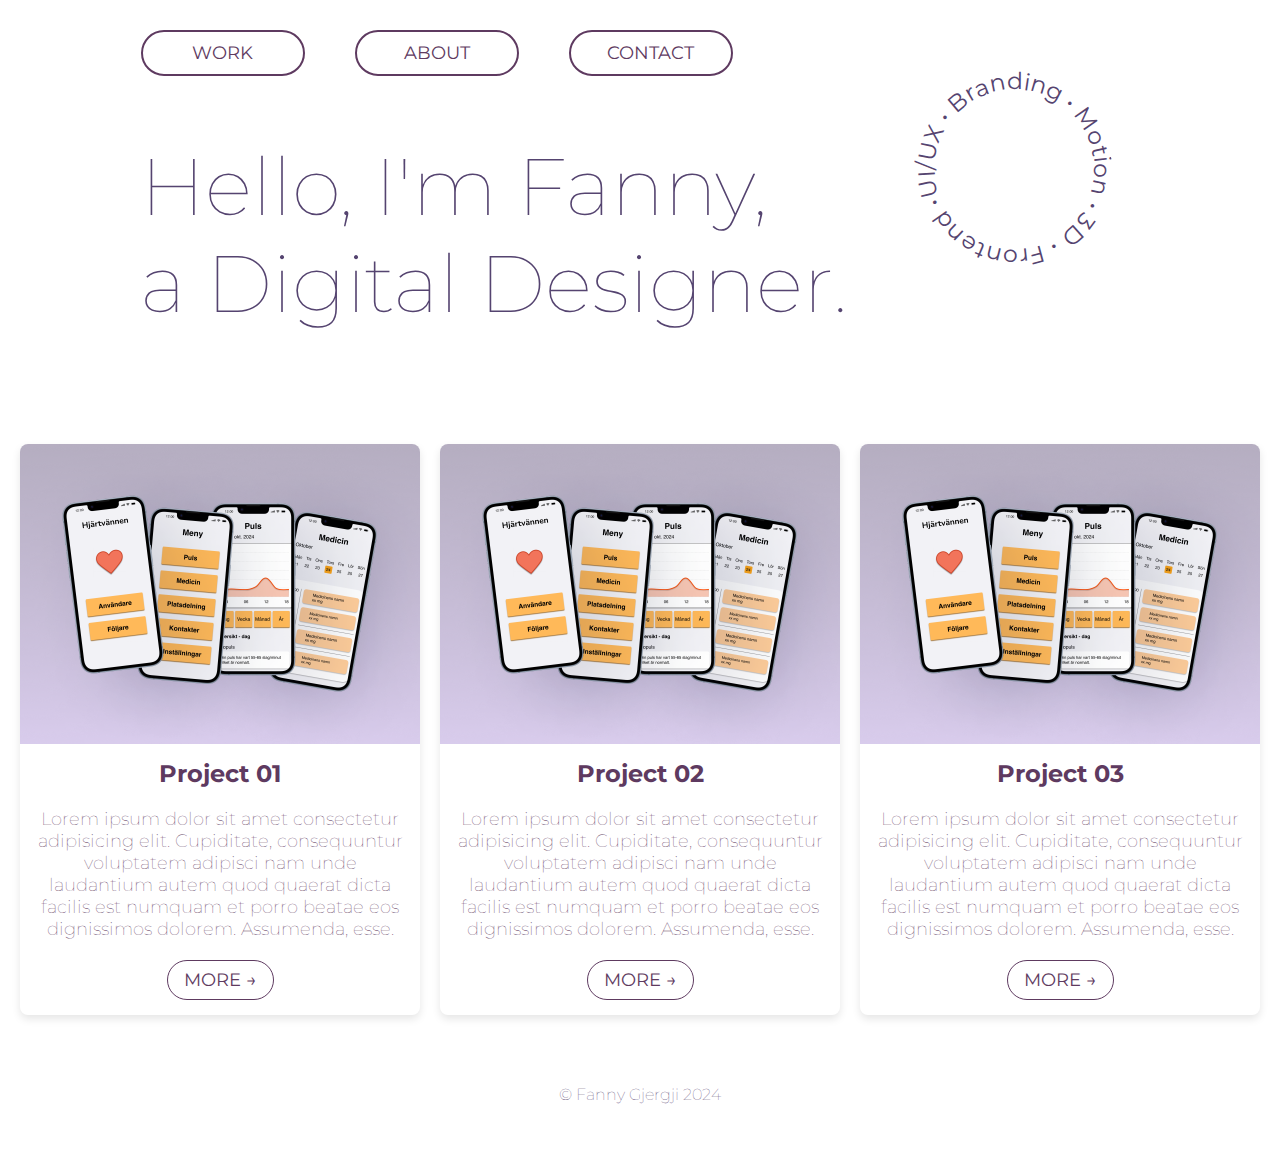
==== index.html @ 7b9b4e4f "Add files via upload" ====
<!DOCTYPE html>
<html lang="en">
  <head>
    <!--metadata o info om dokumentet -->
    <meta charset="UTF-8" />
    <meta name="viewport" content="width=device-width, initial-scale=1.0" />
    <title>Portfolio</title>
    <link rel="stylesheet" href="index.css" />
    <link
      href="https://fonts.googleapis.com/css?family=Montserrat"
      rel="stylesheet"
    />
  </head>
  <body>
    <!--content of the document-->
    <nav class="nav-bar">
      <a href="work.html" class="nav-button">WORK</a>
      <a href="about.html" class="nav-button">ABOUT</a>
      <a href="contact.html" class="nav-button">CONTACT</a>
    </nav>

    <div class="header-container">
      <h1>Hello, I'm Fanny, <br />a Digital Designer.</h1>
      <div class="text-circle">
        <svg width="200" height="200">
          <path id="curve" d="M 25 100 A 80 80 0 1 1 25 102"></path>
          <text class="text">
            <textPath href="#curve">
              UI/UX &bull; Branding &bull; Motion &bull; 3D &bull; Frontend
              &bull;
            </textPath>
          </text>
        </svg>
      </div>
    </div>

    <div class="gallery">
      <div class="gallery-item">
        <a href="project01.html">
          <img src="images/Shot4.png" alt="gallery-pic1" />
        </a>
        <div class="description-box">
          <h2 class="project-header">Project 01</h2>
          <p class="gallery-text">
            Lorem ipsum dolor sit amet consectetur adipisicing elit. Cupiditate,
            consequuntur voluptatem adipisci nam unde laudantium autem quod
            quaerat dicta facilis est numquam et porro beatae eos dignissimos
            dolorem. Assumenda, esse.
          </p>
          <a href="project01.html" class="gallery-button"
            >MORE <span class="arrow">→</span></a
          >
          <!--<button class="gallery-button">
            MORE <span class="arrow">→</span>
          </button>-->
        </div>
      </div>

      <div class="gallery-item">
        <a href="work.html">
          <img src="images/Shot4.png" alt="gallery-pic2" />
        </a>
        <div class="description-box">
          <h2 class="project-header">Project 02</h2>
          <p class="gallery-text">
            Lorem ipsum dolor sit amet consectetur adipisicing elit. Cupiditate,
            consequuntur voluptatem adipisci nam unde laudantium autem quod
            quaerat dicta facilis est numquam et porro beatae eos dignissimos
            dolorem. Assumenda, esse.
          </p>
          <a href="work.html" class="gallery-button"
            >MORE <span class="arrow">→</span></a
          >
          <!--<button class="gallery-button">
            MORE <span class="arrow">→</span>
          </button>-->
        </div>
      </div>

      <div class="gallery-item">
        <a href="work.html">
          <img src="images/Shot4.png" alt="gallery-pic3" />
        </a>
        <div class="description-box">
          <h2 class="project-header">Project 03</h2>
          <p class="gallery-text">
            Lorem ipsum dolor sit amet consectetur adipisicing elit. Cupiditate,
            consequuntur voluptatem adipisci nam unde laudantium autem quod
            quaerat dicta facilis est numquam et porro beatae eos dignissimos
            dolorem. Assumenda, esse.
          </p>
          <a href="work.html" class="gallery-button"
            >MORE <span class="arrow">→</span></a
          >
          <!--<button class="gallery-button">
            MORE <span class="arrow">→</span>
          </button>-->
        </div>
      </div>
    </div>
    <p>© Fanny Gjergji 2024</p>
  </body>
</html>
---- index.css ----
* {
  margin: 0;
}
body {
  background-color: #ffffff; /*#f5ebe0*/
}

.nav-bar {
  display: flex;
  align-items: center;
  gap: 50px;
  margin-left: 11%; /* Anpassa placeringen från vänster om det behövs*/
  padding-top: 30px;
  padding-bottom: 50px;
}

.nav-button {
  text-decoration: none;
  color: #5e3a60;
  font-size: 18px;
  font-family: "Montserrat";
  padding: 10px 20px;
  border: 2px solid #5e3a60;
  border-radius: 25px;
  transition: background-color 0.3s ease, color 0.3s ease; /*Smooth transition */
  text-align: center;
  display: inline-block;
  list-style-type: none;
  width: 120px;
}

.nav-button:hover,
.nav-button.active {
  background-color: #5e3a60;
  color: #b6c5e4;
}

/*.nav-button:hover {
  background-color: #5e3a60;
  color: #b6c5e4;
}*/

.header-container {
  display: flex;
  align-items: center; /* gör att h1 och .text-circle hamnar på samma höjd */
  gap: 120px; /* Avstånd mellan h1 och .text-circle */
  margin-left: 10%; /* Anpassa placeringen från vänster om det behövs */
}

h1 {
  /*text-align: center;*/
  font-family: "Montserrat";
  font-size: 80px;
  color: #554470;
  margin: 12px;
  padding-bottom: 80px;
  font-weight: lighter;
}

.text-circle {
  position: absolute;
  top: 70px; /*ändra detta värde för att justera höjden om det behövs */
  right: 170px; /*om horisontell placering behöver justeras */
  transform: rotate(-20deg); /*lutning på cirkeln */
}

#curve {
  fill: transparent;
}

.text {
  fill: #554470;
  transform-origin: 50% 50%;
  animation: rotate 18s linear infinite;
  font-size: 23.5px;
  font-family: "Montserrat";
}

@keyframes rotate {
  from {
    transform: rotateZ(0deg);
  }
  to {
    transform: rotateZ(360deg);
  }
}

/*hela galleriet*/
.gallery {
  display: flex;
  gap: 20px;
  justify-content: center;
  padding: 20px;
}

/*varje enskilt galleriobjekt*/
.gallery-item {
  background-color: white;
  border-radius: 8px;
  box-shadow: 0 4px 8px rgba(0, 0, 0, 0.1); /* Lätt skugga */
  overflow: hidden; /* Klipp av innehåll som överskrider behållaren */
  width: 100%; /* Fast bredd på varje objekt */
  text-align: center;
}

/*bilderna*/
.gallery-item img {
  width: 100%; /* Bilden tar upp hela bredden */
  display: block;
}

/*beskrivningsrutan*/
.description-box {
  padding: 15px;
  display: flex;
  flex-direction: column;
  align-items: center;
  gap: 20px;
}

/*styla h2-header*/
.project-header {
  font-family: "Montserrat", sans-serif;
  font-size: 24px;
  color: #5e3a60;
  margin: 0;
}

/*Styla texten */
.gallery-text {
  font-family: "Montserrat", sans-serif;
  font-size: 18px;
  color: #5e3a60;
  margin: 0;
}

/* Styla knappen */
.gallery-button {
  text-decoration: none;
  background-color: white;
  color: #5e3a60;
  border: none;
  padding: 8px 16px;
  border-radius: 20px;
  font-size: 18px;
  font-family: "Montserrat", sans-serif;
  cursor: pointer;
  transition: background-color 0.3s ease;
  border: 1px solid #5e3a60; /* Dark purple border */
  border-radius: 25px; /* Rounded corners */
}

/* Knappens hover-effekt */
.gallery-button:hover {
  background-color: #5e3a60;
  color: #b6c5e4;
}

p {
  text-align: center;
  font-family: "Montserrat";
  font-size: 16px;
  color: #554470;
  font-weight: lighter;
  margin: 50px;
}

/* För mindre skärmar, som mobil */
@media (max-width: 767px) {
  .nav-bar {
    flex-direction: column; /* Ändra layouten till kolumn */
    align-items: center; /* Centrera innehållet */
    gap: 10px; /* Mindre gap mellan knapparna */
    margin-left: 0; /* Ta bort vänstermarginal */
  }

  .nav-button {
    width: auto; /* Gör knapparna mindre breda */
    padding: 10px 15px; /* Justera padding för mindre knappar */
    font-size: 16px; /* Minska textstorleken lite */
  }
}

/* För surfplattor */
@media (max-width: 1023px) {
  .nav-bar {
    justify-content: center; /* Centrera navigeringen */
    margin-left: 0; /* Ta bort eventuell marginal från vänster */
  }
}
/* För surfplattor och mindre skärmar */
@media (max-width: 1023px) {
  /* Gör header-container till en kolumn så text-circle hamnar under h1 */
  .header-container {
    flex-direction: column; /* Ändra till kolumnlayout */
    align-items: center;
    text-align: center;
    gap: 20px;
    margin-left: 0; /* Ta bort vänster marginal för centrering */
  }

  /* Centrera och placera text-circle under h1 */
  .text-circle {
    position: relative; /* Ta bort absolut positionering */
    top: -50px; /* Ta bort toppvärde */
    right: auto; /* Ta bort högervärde */
    transform: rotate(0deg); /* Ta bort lutning */
    margin: -10px 0 20px 0; /* Marginaler för avstånd mellan element */
  }

  /* Stapla galleriet vertikalt */
  .gallery {
    flex-direction: column; /* Ändra till kolumnlayout */
    gap: 20px; /* Utrymme mellan staplade galleriobjekt */
    padding: 10px; /* Mindre padding för mindre skärmar */
  }

  /* Gör varje galleriobjekt bredare på mindre skärmar */
  .gallery-item {
    width: 90%; /* Nästan hela skärmens bredd */
    margin: 0 auto; /* Centrera galleriobjekten */
  }
}

/* För mobiltelefoner */
@media (max-width: 767px) {
  /* Justera textstorleken för mobil */
  h1 {
    font-size: 40px; /* Mindre textstorlek för mobil */
  }

  .project-header {
    font-size: 18px; /* Mindre rubrikstorlek */
  }

  .gallery-text {
    font-size: 14px; /* Justering för mindre brödtext */
  }

  .gallery-button {
    font-size: 16px; /* Mindre textstorlek för knappen */
  }
  /* Ytterligare justering för att skapa ett jämnt avstånd mellan h1, text-circle och galleriet 
  .header-container {
    gap: 40px;
  }

  .text-circle {
    margin: 10px 0 40px 0;
  }

  .gallery {
    margin-top: 40px; 
  }*/
}
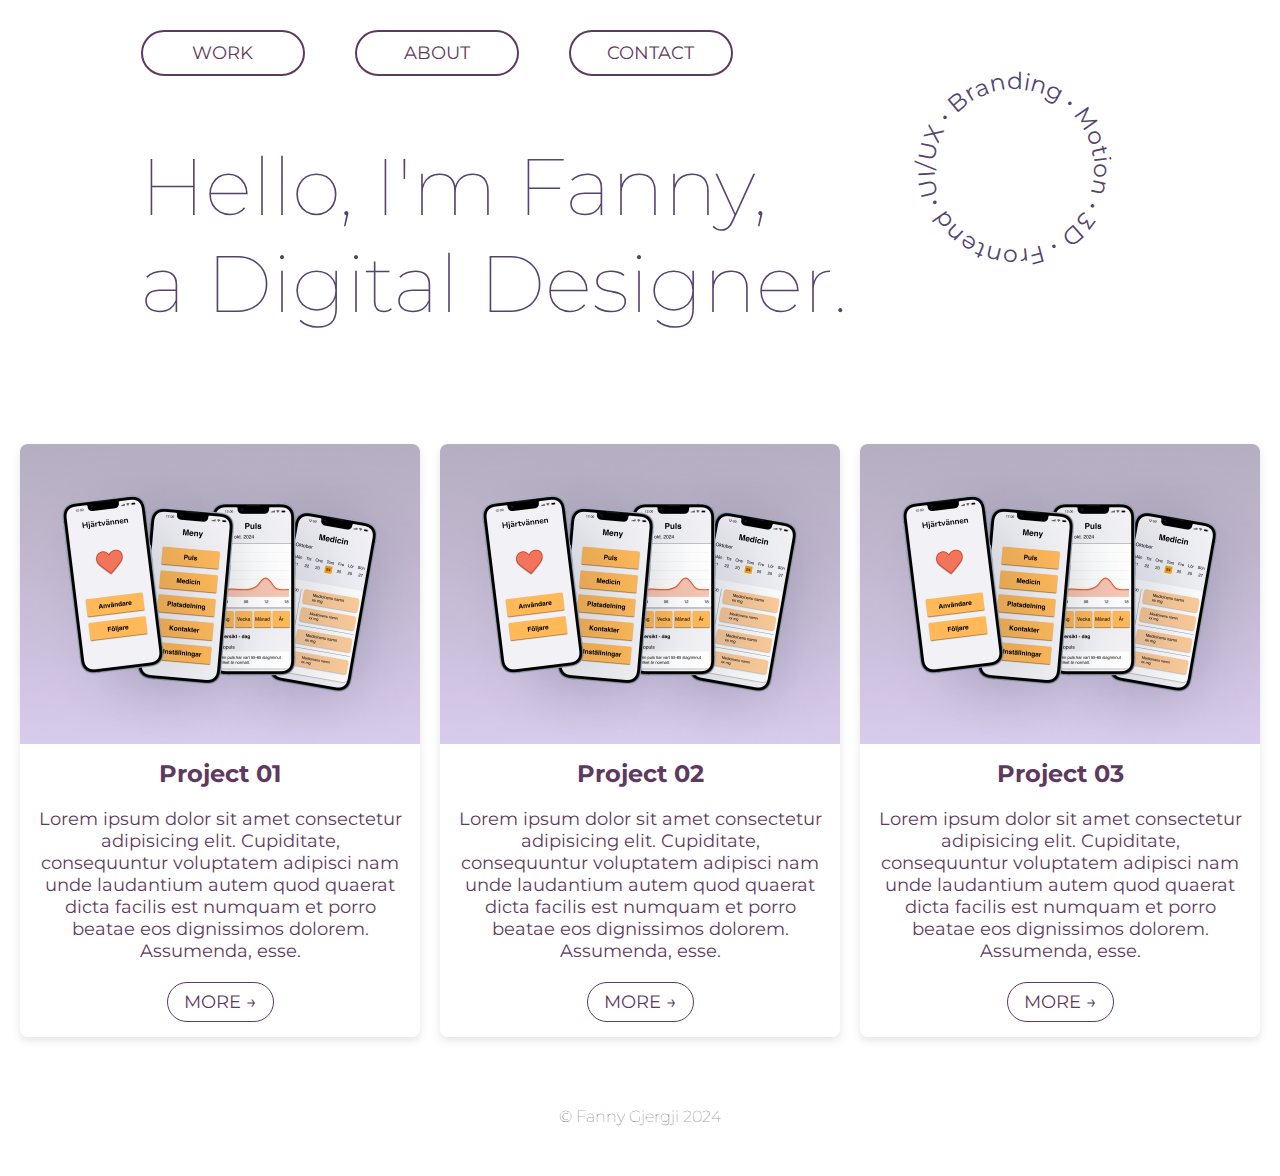
==== commit 071dfec3: "Add files via upload" ====
--- a/index.html
+++ b/index.html
@@ -5,7 +5,7 @@
     <meta charset="UTF-8" />
     <meta name="viewport" content="width=device-width, initial-scale=1.0" />
     <title>Portfolio</title>
-    <link rel="stylesheet" href="index.css" />
+    <link rel="stylesheet" href="style.css" />
     <link
       href="https://fonts.googleapis.com/css?family=Montserrat"
       rel="stylesheet"
@@ -20,11 +20,11 @@
     </nav>
 
     <div class="header-container">
-      <h1>Hello, I'm Fanny, <br />a Digital Designer.</h1>
+      <h1 class="h1-index">Hello, I'm Fanny, <br />a Digital Designer.</h1>
       <div class="text-circle">
         <svg width="200" height="200">
           <path id="curve" d="M 25 100 A 80 80 0 1 1 25 102"></path>
-          <text class="text">
+          <text class="text-animation">
             <textPath href="#curve">
               UI/UX &bull; Branding &bull; Motion &bull; 3D &bull; Frontend
               &bull;
@@ -50,9 +50,6 @@
           <a href="project01.html" class="gallery-button"
             >MORE <span class="arrow">→</span></a
           >
-          <!--<button class="gallery-button">
-            MORE <span class="arrow">→</span>
-          </button>-->
         </div>
       </div>
 
@@ -71,9 +68,6 @@
           <a href="work.html" class="gallery-button"
             >MORE <span class="arrow">→</span></a
           >
-          <!--<button class="gallery-button">
-            MORE <span class="arrow">→</span>
-          </button>-->
         </div>
       </div>
 
@@ -92,12 +86,9 @@
           <a href="work.html" class="gallery-button"
             >MORE <span class="arrow">→</span></a
           >
-          <!--<button class="gallery-button">
-            MORE <span class="arrow">→</span>
-          </button>-->
         </div>
       </div>
     </div>
-    <p>© Fanny Gjergji 2024</p>
+    <p class="p-footer">© Fanny Gjergji 2024</p>
   </body>
 </html>
--- a/style.css
+++ b/style.css
@@ -0,0 +1,491 @@
+* {
+  margin: 0;
+}
+body {
+  background-color: #ffffff; /*#f5ebe0*/
+}
+
+.nav-bar {
+  display: flex;
+  align-items: center;
+  gap: 50px;
+  margin-left: 11%;
+  padding-top: 30px;
+  padding-bottom: 50px;
+}
+
+.nav-button {
+  text-decoration: none;
+  color: #5e3a60;
+  font-size: 18px;
+  font-family: "Montserrat";
+  padding: 10px 20px;
+  border: 2px solid #5e3a60;
+  border-radius: 25px;
+  transition: background-color 0.3s ease, color 0.3s ease;
+  text-align: center;
+  display: inline-block;
+  list-style-type: none;
+  width: 120px;
+}
+
+.nav-button:hover,
+.nav-button.active {
+  background-color: #5e3a60;
+  color: #b6c5e4;
+}
+
+.header-container {
+  display: flex;
+  align-items: center; /* gör att h1 och .text-circle hamnar på samma höjd */
+  gap: 120px; /* Avstånd mellan h1 och .text-circle */
+  margin-left: 10%; /* Anpassa placeringen från vänster om det behövs */
+}
+
+.h1-index {
+  /*text-align: center;*/
+  font-family: "Montserrat";
+  font-size: 80px;
+  color: #554470;
+  margin: 12px;
+  padding-bottom: 80px;
+  font-weight: lighter;
+}
+
+.text-circle {
+  position: absolute;
+  top: 70px; /*ändra detta värde för att justera höjden om det behövs */
+  right: 170px; /*om horisontell placering behöver justeras */
+  transform: rotate(-20deg); /*lutning på cirkeln */
+}
+
+#curve {
+  fill: transparent;
+}
+
+.text-animation {
+  fill: #554470;
+  transform-origin: 50% 50%;
+  animation: rotate 18s linear infinite;
+  font-size: 23.5px;
+  font-family: "Montserrat";
+}
+
+@keyframes rotate {
+  from {
+    transform: rotateZ(0deg);
+  }
+  to {
+    transform: rotateZ(360deg);
+  }
+}
+
+/*hela galleriet*/
+.gallery {
+  display: flex;
+  gap: 20px;
+  justify-content: center;
+  padding: 20px;
+}
+
+/*varje enskilt galleriobjekt*/
+.gallery-item {
+  background-color: white;
+  border-radius: 8px;
+  box-shadow: 0 4px 8px rgba(0, 0, 0, 0.1);
+  overflow: hidden; /* Klipp av innehåll som överskrider behållaren */
+  width: 100%; /* Fast bredd på varje objekt */
+  text-align: center;
+}
+
+/*bilderna*/
+.gallery-item img {
+  width: 100%;
+  display: block;
+}
+
+/*beskrivningsrutan*/
+.description-box {
+  padding: 15px;
+  display: flex;
+  flex-direction: column;
+  align-items: center;
+  gap: 20px;
+}
+
+/*styla h2-header*/
+.project-header {
+  font-family: "Montserrat", sans-serif;
+  font-size: 24px;
+  color: #5e3a60;
+  margin: 0;
+}
+
+/*Styla texten*/
+.gallery-text {
+  font-family: "Montserrat", sans-serif;
+  font-size: 18px;
+  color: #5e3a60;
+  margin: 0;
+}
+
+/*Styla knappen*/
+.gallery-button {
+  text-decoration: none;
+  background-color: white;
+  color: #5e3a60;
+  border: none;
+  padding: 8px 16px;
+  border-radius: 20px;
+  font-size: 18px;
+  font-family: "Montserrat", sans-serif;
+  cursor: pointer;
+  transition: background-color 0.3s ease;
+  border: 1px solid #5e3a60; /* Dark purple border */
+  border-radius: 25px; /* Rounded corners */
+}
+
+/*Knappens hover-effekt*/
+.gallery-button:hover {
+  background-color: #5e3a60;
+  color: #b6c5e4;
+}
+
+/*på varje sida*/
+.p-footer {
+  text-align: center;
+  font-family: "Montserrat";
+  font-size: 16px;
+  color: #554470;
+  font-weight: lighter;
+  margin: 50px;
+}
+
+/*-----RESPONSIV INDEX-----RESPONSIV INDEX-----RESPONSIV INDEX-----RESPONSIV INDEX-----*/
+/* För mindre skärmar, som mobil */
+@media (max-width: 767px) {
+  .nav-bar {
+    flex-direction: column; /* Ändra layouten till kolumn */
+    align-items: center; /* Centrera innehållet */
+    gap: 10px; /* Mindre gap mellan knapparna */
+    margin-left: 0; /* Ta bort vänstermarginal */
+  }
+
+  .nav-button {
+    width: auto; /* Gör knapparna mindre breda */
+    padding: 10px 15px; /* Justera padding för mindre knappar */
+    font-size: 16px; /* Minska textstorleken lite */
+  }
+}
+
+/* För surfplattor */
+@media (max-width: 1023px) {
+  .nav-bar {
+    justify-content: center; /* Centrera navigeringen */
+    margin-left: 0; /* Ta bort eventuell marginal från vänster */
+  }
+}
+/* För surfplattor och mindre skärmar */
+@media (max-width: 1023px) {
+  /* Gör header-container till en kolumn så text-circle hamnar under h1 */
+  .header-container {
+    flex-direction: column; /* Ändra till kolumnlayout */
+    align-items: center;
+    text-align: center;
+    gap: 20px;
+    margin-left: 0; /* Ta bort vänster marginal för centrering */
+  }
+
+  /* Centrera och placera text-circle under h1 */
+  .text-circle {
+    position: relative; /* Ta bort absolut positionering */
+    top: -50px; /* Ta bort toppvärde */
+    right: auto; /* Ta bort högervärde */
+    transform: rotate(0deg); /* Ta bort lutning */
+    margin: -10px 0 20px 0; /* Marginaler för avstånd mellan element */
+  }
+
+  /* Stapla galleriet vertikalt */
+  .gallery {
+    flex-direction: column; /* Ändra till kolumnlayout */
+    gap: 20px; /* Utrymme mellan staplade galleriobjekt */
+    padding: 10px; /* Mindre padding för mindre skärmar */
+  }
+
+  /* Gör varje galleriobjekt bredare på mindre skärmar */
+  .gallery-item {
+    width: 90%; /* Nästan hela skärmens bredd */
+    margin: 0 auto; /* Centrera galleriobjekten */
+  }
+}
+
+/* För mobiltelefoner */
+@media (max-width: 767px) {
+  /* Justera textstorleken för mobil */
+  h1 {
+    font-size: 40px; /* Mindre textstorlek för mobil */
+  }
+
+  .project-header {
+    font-size: 18px; /* Mindre rubrikstorlek */
+  }
+
+  .gallery-text {
+    font-size: 14px; /* Justering för mindre brödtext */
+  }
+
+  .gallery-button {
+    font-size: 16px; /* Mindre textstorlek för knappen */
+  }
+}
+/*-----WORK-----WORK-----WORK-----WORK-----WORK-----WORK-----WORK-----WORK-----WORK-----WORK-----*/
+/* Grundlayout för varje rad */
+.work-gallery-row {
+  display: flex;
+  justify-content: center;
+  align-items: center;
+  gap: 20px;
+  margin-bottom: 20px;
+  padding-top: 30px;
+}
+
+.work-gallery-row:nth-child(even) {
+  flex-direction: row-reverse;
+}
+
+.work-gallery-item {
+  flex: 1;
+  display: column;
+  justify-content: center;
+  align-items: center;
+  padding: 20px;
+}
+
+.work-gallery-item.infotext {
+  font-family: "Montserrat";
+  border-radius: 8px;
+  text-align: center;
+  font-size: 18px;
+  font-weight: bold;
+  height: 150px;
+}
+
+.work-button {
+  text-decoration: none;
+}
+
+.work-gallery-item.image img {
+  max-width: 100%;
+  height: auto;
+  border-radius: 8px;
+}
+/*-----RESPONSIV WORK-----RESPONSIV WORK-----RESPONSIV WORK-----RESPONSIV WORK-----RESPONSIV WORK*/
+@media (max-width: 1023px) {
+  .header-container {
+    flex-direction: column; /* Ändra till kolumnlayout */
+    align-items: center;
+    text-align: center;
+    gap: 20px;
+    margin-left: 0;
+  }
+}
+@media (max-width: 1024px) {
+  .work-gallery-row {
+    flex-direction: column;
+    gap: 10px;
+  }
+
+  .work-gallery-item {
+    flex: none;
+    width: 100%;
+    padding: 10px;
+  }
+
+  .work-gallery-item.text {
+    font-size: 16px;
+    height: auto;
+  }
+}
+
+@media (max-width: 768px) {
+  .work-gallery-row {
+    margin-bottom: 15px;
+    padding-top: 15px;
+  }
+
+  .work-gallery-row:nth-child(even) {
+    flex-direction: column;
+  }
+
+  .work-gallery-item.text {
+    font-size: 14px;
+  }
+}
+
+@media (max-width: 480px) {
+  .work-gallery-item.image img {
+    border-radius: 4px;
+  }
+}
+/*-----PROJECT01-----PROJECT01-----PROJECT01-----PROJECT01-----PROJECT01-----PROJECT01-----*/
+
+.h1-project01 {
+  font-family: "Montserrat";
+  font-size: 64px;
+  color: #554470;
+  text-align: left;
+  font-weight: 100;
+  margin: 0; /* Ta bort marginaler */
+  padding: 0; /* Ta bort padding */
+}
+
+.h2-project01 {
+  font-family: "Montserrat";
+  font-size: 25px;
+  color: #554470;
+  text-align: left;
+  font-weight: 100;
+}
+
+/* Justera rubrikerna inom .project01-container */
+.project01-container .h1-project01,
+.project01-container .h2-project01 {
+  /*padding-left: 20px; /* Matcha containerns padding */
+  padding-right: 20px;
+}
+
+/* Grundlayout för containern */
+.project01-container {
+  display: flex;
+  flex-direction: column;
+  gap: 20px; /* Mellanrum mellan rader och sektioner */
+  max-width: 1440px; /* Maxbredd på hela layouten */
+  margin: 0 auto; /* Centrera layouten */
+}
+
+/* Rader */
+.project01-row {
+  display: flex;
+  justify-content: center;
+  gap: 20px;
+}
+
+/* Generell stil för alla objekt */
+.project01-item {
+  display: flex;
+  justify-content: center;
+  align-items: center;
+  flex: 1;
+}
+
+/* Bilder */
+.project01-item.project01-image img {
+  width: 100%;
+  height: auto;
+  border-radius: 8px; /* Rundade hörn */
+  object-fit: cover; /* Anpassa bilden snyggt */
+}
+
+/* Första och sista stora bilderna */
+.project01-item.project01-image.large img {
+  width: 1440px; /* Fixerad bredd */
+  height: 660px; /* Fixerad höjd */
+}
+
+/* Textrutor */
+.project01-item.project01-text {
+  font-family: "Montserrat", sans-serif; /* Typsnitt */
+  font-size: 18px;
+  font-weight: bold; /* Fet text */
+  color: #554470; /* Textfärg */
+  background-color: #ffffff; /* Vit bakgrund */
+  border: 1px solid #e0e0e0; /* Ljusgrå ram */
+  text-align: center; /* Centrera texten */
+  padding: 20px; /* Inre marginaler */
+  flex: 1;
+  height: 150px; /* Fixerad höjd för textrutorna */
+  border-radius: 8px; /* Rundade hörn */
+}
+
+/*-----RESPONSIV PROJECT01-----RESPONSIV PROJECT01-----RESPONSIV PROJECT01-----RESPONSIV PROJECT01*/
+
+/* För surfplattor (≤ 1023px) */
+@media (max-width: 1023px) {
+  /* Gör project01-container till en kolumn */
+  .project01-container {
+    gap: 20px; /* Mer mellanrum mellan objekt */
+    padding: 10px; /* Mindre padding på mindre skärmar */
+  }
+
+  /* Justera rubrikstorlekar */
+  .h1-project01 {
+    font-size: 48px; /* Minska rubrikstorleken */
+    text-align: center; /* Centrera rubriker */
+  }
+
+  .h2-project01 {
+    font-size: 20px;
+    text-align: center; /* Centrera rubriker */
+  }
+
+  /* Gör rader till kolumner */
+  .project01-row {
+    flex-direction: column; /* Byt till vertikalt läge */
+    gap: 20px; /* Utrymme mellan varje objekt */
+  }
+
+  /* Centrera textrutor och bilder */
+  .project01-item {
+    width: 90%; /* Nästan hela skärmens bredd */
+    margin: 0 auto; /* Centrera objekten */
+  }
+}
+
+/* För mobiltelefoner (≤ 767px) */
+@media (max-width: 767px) {
+  /* Mindre rubriker */
+  .h1-project01 {
+    font-size: 36px;
+  }
+
+  .h2-project01 {
+    font-size: 18px;
+  }
+
+  /* Mindre textrutor */
+  .project01-item.project01-text {
+    font-size: 16px;
+    padding: 15px;
+    height: auto; /* Anpassa höjd efter innehållet */
+  }
+
+  /* Bilder fyller hela bredden */
+  .project01-item.project01-image img {
+    width: 100%; /* Anpassa bredden till containern */
+    max-width: 100%; /* Förhindra att bilder överskrider bredden */
+  }
+
+  /* Minska padding på containern ytterligare */
+  .project01-container {
+    padding: 0 10px;
+  }
+}
+
+/*-----ABOUT-----ABOUT-----ABOUT-----ABOUT-----ABOUT-----ABOUT-----*/
+.h1-about {
+  font-family: "Montserrat";
+  font-size: 64px;
+  color: #554470;
+  text-align: center;
+  padding: 10px;
+  font-weight: 100;
+}
+/*-----CONTACT-----CONTACT-----CONTACT-----CONTACT-----CONTACT-----CONTACT-----*/
+.h1-contact {
+  font-family: "Montserrat";
+  font-size: 64px;
+  color: #554470;
+  text-align: center;
+  padding: 10px;
+  font-weight: 100;
+}
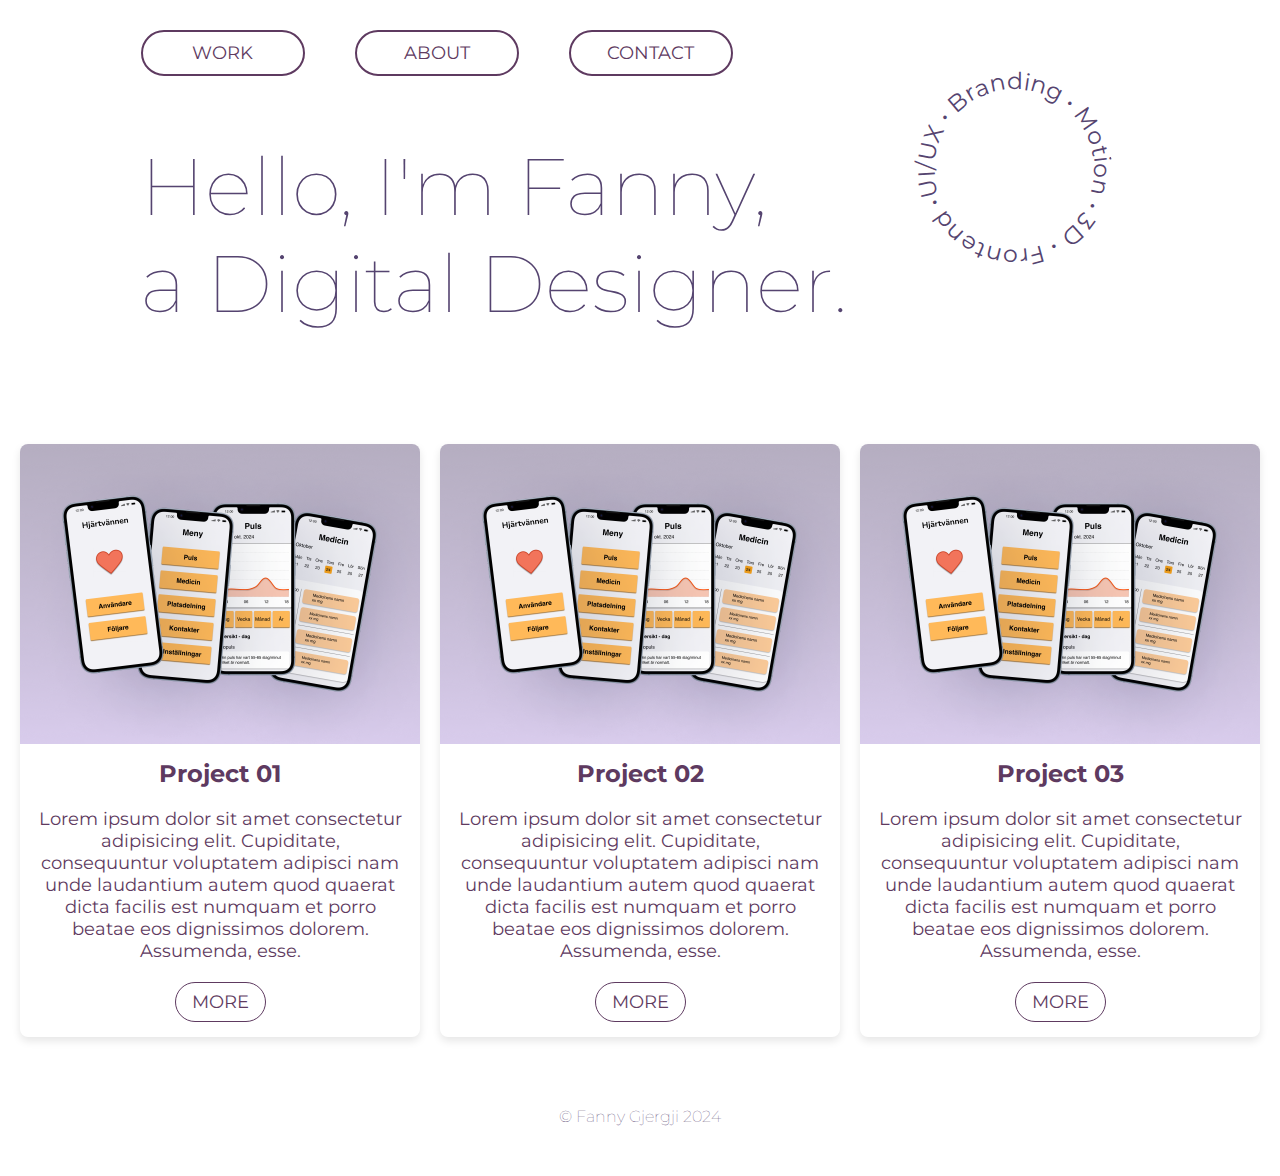
==== commit 0c65ab9f: "Add files via upload" ====
--- a/index.html
+++ b/index.html
@@ -48,7 +48,7 @@
             dolorem. Assumenda, esse.
           </p>
           <a href="project01.html" class="gallery-button"
-            >MORE <span class="arrow">→</span></a
+            >MORE </a
           >
         </div>
       </div>
@@ -66,7 +66,7 @@
             dolorem. Assumenda, esse.
           </p>
           <a href="work.html" class="gallery-button"
-            >MORE <span class="arrow">→</span></a
+            >MORE</a
           >
         </div>
       </div>
@@ -84,7 +84,7 @@
             dolorem. Assumenda, esse.
           </p>
           <a href="work.html" class="gallery-button"
-            >MORE <span class="arrow">→</span></a
+            >MORE</a
           >
         </div>
       </div>
--- a/style.css
+++ b/style.css
@@ -33,6 +33,7 @@
 .nav-button.active {
   background-color: #5e3a60;
   color: #b6c5e4;
+  transform: scale(1.2);
 }
 
 .header-container {
@@ -149,6 +150,7 @@
 .gallery-button:hover {
   background-color: #5e3a60;
   color: #b6c5e4;
+  transform: scale(1.2);
 }
 
 /*på varje sida*/
@@ -239,94 +241,107 @@
   }
 }
 /*-----WORK-----WORK-----WORK-----WORK-----WORK-----WORK-----WORK-----WORK-----WORK-----WORK-----*/
-/* Grundlayout för varje rad */
+/* Grundlayout */
 .work-gallery-row {
   display: flex;
   justify-content: center;
   align-items: center;
-  gap: 20px;
+  gap: 20px; /* Mellanrum mellan infotext och bild */
   margin-bottom: 20px;
-  padding-top: 30px;
+  padding: 20px; /* Padding runt varje rad */
+  flex-wrap: wrap; /* Gör det möjligt för elementen att radbryta vid små skärmar */
 }
 
 .work-gallery-row:nth-child(even) {
-  flex-direction: row-reverse;
+  flex-direction: row-reverse; /* Växla layout för jämna rader */
 }
 
 .work-gallery-item {
-  flex: 1;
-  display: column;
+  flex: 1 1 45%; /* Flexibelt utrymme (minimum 45% av bredden) */
+  display: flex;
+  flex-direction: column; /* Stapla innehåll vertikalt inom varje del */
   justify-content: center;
   align-items: center;
-  padding: 20px;
+  padding: 20px; /* Padding runt varje del */
+  box-sizing: border-box; /* Gör att padding inkluderas i totalbredden */
 }
 
 .work-gallery-item.infotext {
-  font-family: "Montserrat";
+  font-family: "Montserrat", sans-serif;
   border-radius: 8px;
   text-align: center;
   font-size: 18px;
   font-weight: bold;
-  height: 150px;
+  height: auto; /* Gör höjden flexibel */
 }
 
 .work-button {
   text-decoration: none;
+  color: #554470;
+}
+.work-button:hover {
+  color: #b6c5e4;
+  transform: scale(1.2);
 }
 
 .work-gallery-item.image img {
   max-width: 100%;
   height: auto;
-  border-radius: 8px;
-}
-/*-----RESPONSIV WORK-----RESPONSIV WORK-----RESPONSIV WORK-----RESPONSIV WORK-----RESPONSIV WORK*/
-@media (max-width: 1023px) {
-  .header-container {
-    flex-direction: column; /* Ändra till kolumnlayout */
-    align-items: center;
-    text-align: center;
-    gap: 20px;
-    margin-left: 0;
-  }
-}
+  border-radius: 8px; /* Rundade hörn */
+  box-shadow: 0 4px 8px rgba(0, 0, 0, 0.1); /* Snygg skugga */
+  padding: 10px; /* Padding runt bilden */
+  background-color: #fff; /* Bakgrund för att bilder ska stå ut */
+  box-sizing: border-box; /* Inkludera padding i bildens bredd */
+}
+
+/* Responsiv layout */
 @media (max-width: 1024px) {
   .work-gallery-row {
-    flex-direction: column;
-    gap: 10px;
+    flex-direction: column; /* Stapla infotext och bild vertikalt */
+    align-items: center; /* Centrera innehållet */
+    gap: 20px; /* Behåll mellanrum mellan infotext och bild */
   }
 
   .work-gallery-item {
-    flex: none;
-    width: 100%;
-    padding: 10px;
-  }
-
-  .work-gallery-item.text {
-    font-size: 16px;
-    height: auto;
+    flex: none; /* Ta bort flexutrymme */
+    width: 100%; /* Fyll hela bredden av föräldern */
+    padding: 15px; /* Mer padding på mindre skärmar */
+  }
+
+  .work-gallery-item.image img {
+    padding: 10px; /* Padding runt bilder */
   }
 }
 
 @media (max-width: 768px) {
   .work-gallery-row {
-    margin-bottom: 15px;
-    padding-top: 15px;
-  }
-
-  .work-gallery-row:nth-child(even) {
-    flex-direction: column;
-  }
-
-  .work-gallery-item.text {
-    font-size: 14px;
+    gap: 15px; /* Minska mellanrum mellan rader */
+  }
+
+  .work-gallery-item {
+    padding: 10px; /* Minska padding för att spara utrymme */
+  }
+
+  .work-gallery-item.image img {
+    padding: 8px; /* Mindre padding för bilder */
   }
 }
 
 @media (max-width: 480px) {
+  .work-gallery {
+    padding: 10px; /* Mindre padding för hela galleriet */
+  }
+
+  .work-gallery-row {
+    gap: 10px; /* Mindre mellanrum mellan rader */
+  }
+
   .work-gallery-item.image img {
-    border-radius: 4px;
-  }
-}
+    border-radius: 4px; /* Mindre rundade hörn på små skärmar */
+    padding: 5px; /* Minsta möjliga padding */
+  }
+}
+
 /*-----PROJECT01-----PROJECT01-----PROJECT01-----PROJECT01-----PROJECT01-----PROJECT01-----*/
 
 .h1-project01 {
@@ -336,7 +351,7 @@
   text-align: left;
   font-weight: 100;
   margin: 0; /* Ta bort marginaler */
-  padding: 0; /* Ta bort padding */
+  padding: 10px; /* Ta bort padding */
 }
 
 .h2-project01 {
@@ -345,52 +360,17 @@
   color: #554470;
   text-align: left;
   font-weight: 100;
-}
-
-/* Justera rubrikerna inom .project01-container */
-.project01-container .h1-project01,
-.project01-container .h2-project01 {
-  /*padding-left: 20px; /* Matcha containerns padding */
-  padding-right: 20px;
-}
-
-/* Grundlayout för containern */
-.project01-container {
-  display: flex;
-  flex-direction: column;
-  gap: 20px; /* Mellanrum mellan rader och sektioner */
-  max-width: 1440px; /* Maxbredd på hela layouten */
-  margin: 0 auto; /* Centrera layouten */
-}
-
-/* Rader */
-.project01-row {
-  display: flex;
-  justify-content: center;
-  gap: 20px;
-}
-
-/* Generell stil för alla objekt */
-.project01-item {
-  display: flex;
-  justify-content: center;
-  align-items: center;
-  flex: 1;
-}
-
-/* Bilder */
-.project01-item.project01-image img {
-  width: 100%;
-  height: auto;
-  border-radius: 8px; /* Rundade hörn */
-  object-fit: cover; /* Anpassa bilden snyggt */
-}
-
-/* Första och sista stora bilderna */
-.project01-item.project01-image.large img {
-  width: 1440px; /* Fixerad bredd */
-  height: 660px; /* Fixerad höjd */
-}
+  padding: 10px;
+}
+
+.project01-header {
+    display: flex;
+    flex-direction: column; /* Placera h1 och h2 vertikalt */
+    align-items: flex-start; /* Vänsterjustera texten */
+    max-width: 1440px; /* Maxbredd som matchar bilden */
+    margin: 0 auto 20px auto; /* Centrera headern och lägg till avstånd */
+    padding: 0 10px; /* Lite padding på sidorna */
+  }
 
 /* Textrutor */
 .project01-item.project01-text {
@@ -400,11 +380,56 @@
   color: #554470; /* Textfärg */
   background-color: #ffffff; /* Vit bakgrund */
   border: 1px solid #e0e0e0; /* Ljusgrå ram */
-  text-align: center; /* Centrera texten */
+  text-align: left;
   padding: 20px; /* Inre marginaler */
   flex: 1;
-  height: 150px; /* Fixerad höjd för textrutorna */
+  height: 180px; /* Fixerad höjd för textrutorna */
   border-radius: 8px; /* Rundade hörn */
+  box-shadow: 0 4px 8px rgba(0, 0, 0, 0.1);
+}
+
+/* Grundlayout för containern */
+.project01-container {
+  display: flex;
+  flex-direction: column;
+  gap: 20px; /* Mellanrum mellan rader och sektioner */
+  max-width: 1440px; /* Maxbredd på hela layouten */
+  margin: 0 auto; /* Centrera layouten */
+}
+
+/* Rader */
+.project01-row {
+  display: flex;
+  justify-content: center;
+  gap: 20px;
+}
+
+/* Generell stil för alla objekt */
+.project01-item {
+  display: flex;
+  justify-content: left;
+  align-items: center;
+  flex: 1;
+}
+
+.project01-details {
+  line-height: 1.8; /* Ökar radavståndet */
+  word-spacing: 40px; /*tab*/
+}
+
+/* Bilder */
+.project01-item.project01-image img {
+  width: 100%;
+  height: auto;
+  border-radius: 8px; /* Rundade hörn */
+  object-fit: cover; /* Anpassa bilden snyggt */
+  box-shadow: 0 4px 8px rgba(0, 0, 0, 0.1);
+}
+
+/* Första och sista stora bilderna */
+.project01-item.project01-image.large img {
+  width: 1440px; /* Fixerad bredd */
+  height: 660px; /* Fixerad höjd */
 }
 
 /*-----RESPONSIV PROJECT01-----RESPONSIV PROJECT01-----RESPONSIV PROJECT01-----RESPONSIV PROJECT01*/
